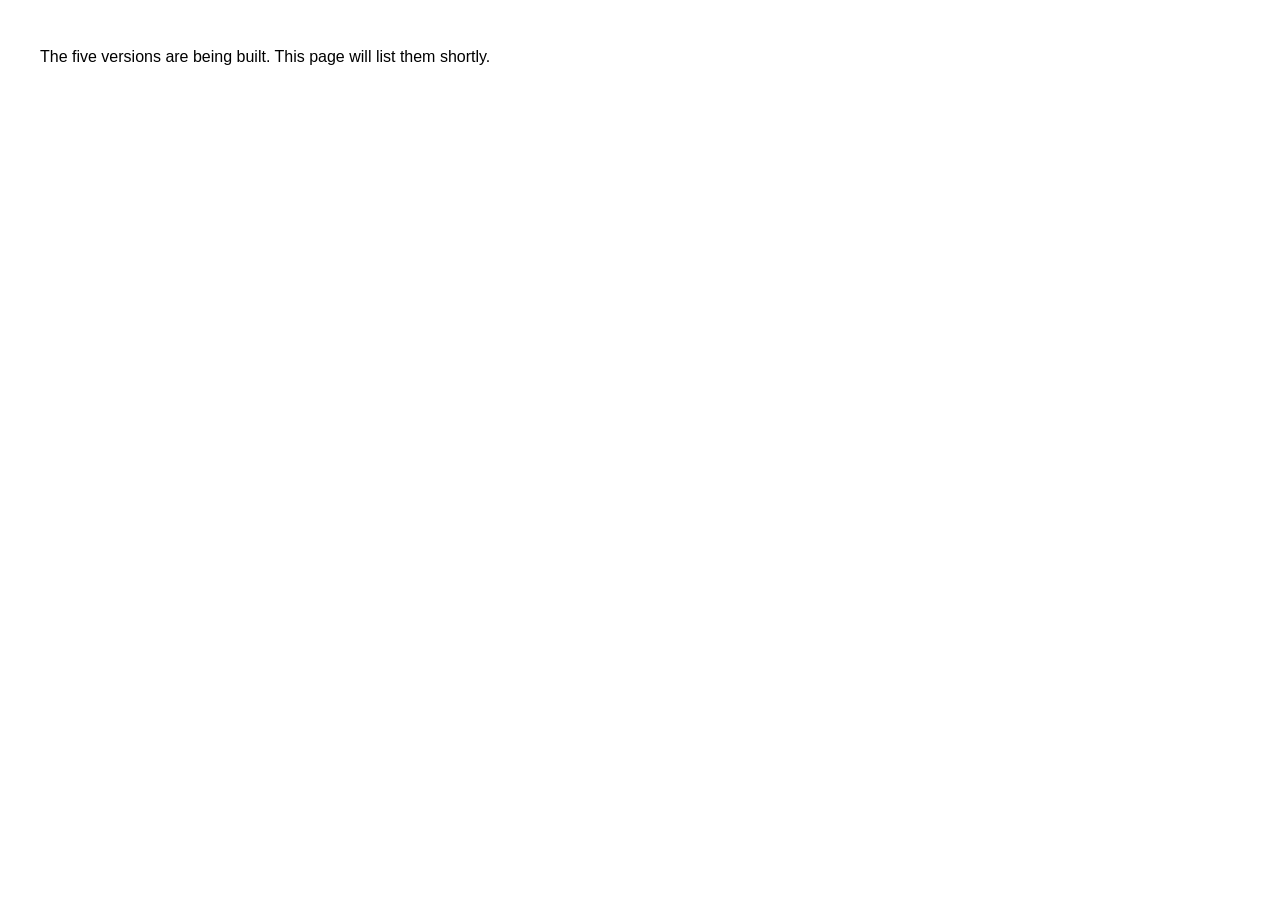
==== index.html @ 1dc79a6e "Placeholder while the versions build Co-Authored-By: Claude Opus 5.5 <noreply@anthropic.com>" ====
<!doctype html><meta charset="utf-8"><title>Which One Was Better? Versions</title><p style="font-family:sans-serif;padding:2rem">The five versions are being built. This page will list them shortly.</p>
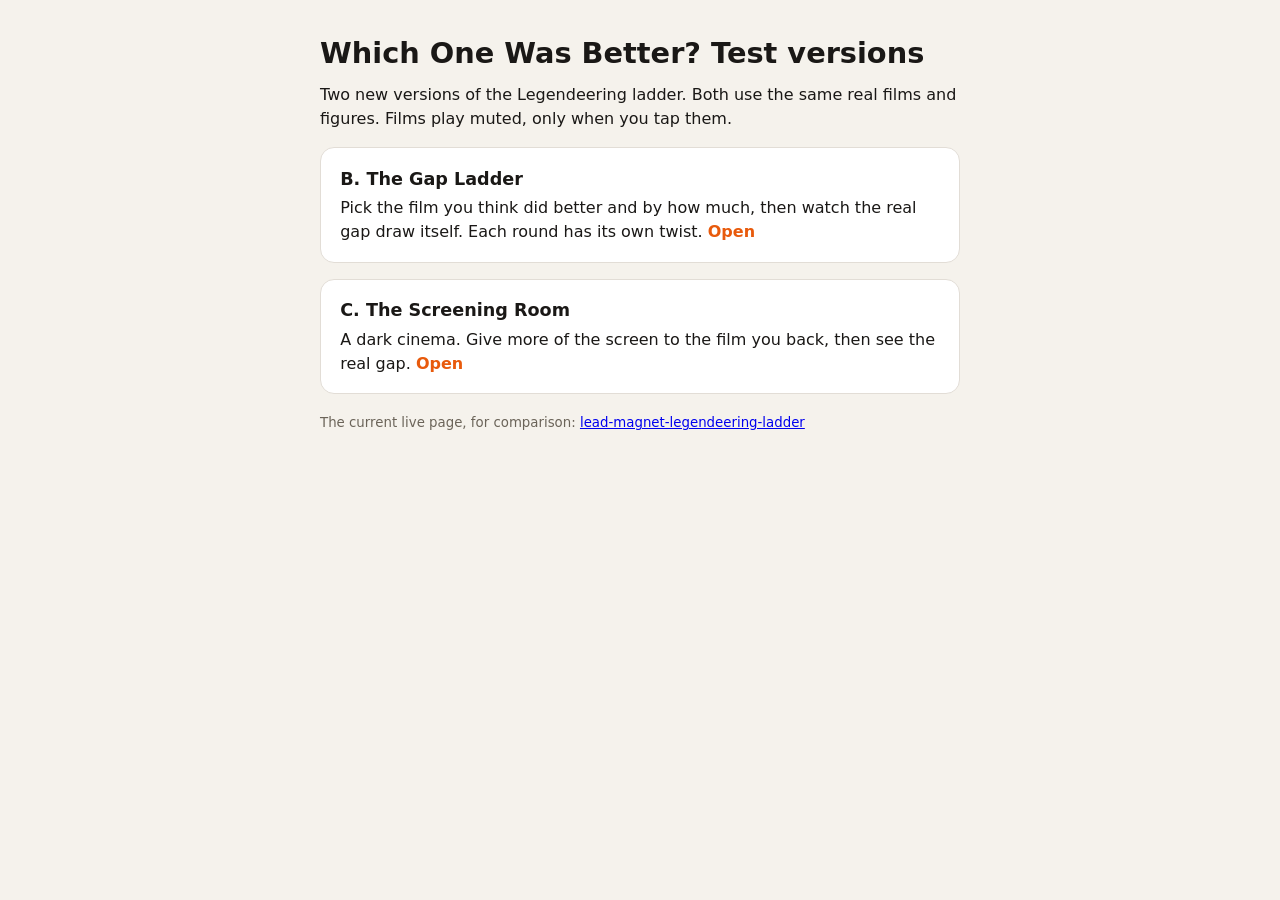
==== commit cedd1e8f: "Versions B and C of the Legendeering ladder, for testing Co-Authored-By: Claude Opus 5.5 <noreply@an" ====
--- a/index.html
+++ b/index.html
@@ -1 +1,19 @@
-<!doctype html><meta charset="utf-8"><title>Which One Was Better? Versions</title><p style="font-family:sans-serif;padding:2rem">The five versions are being built. This page will list them shortly.</p>
+<!doctype html>
+<html lang="en"><head><meta charset="utf-8"><meta name="viewport" content="width=device-width,initial-scale=1">
+<title>Which One Was Better? Test versions</title>
+<style>
+body{margin:0;background:#F5F2EC;color:#1A1816;font-family:system-ui,-apple-system,Segoe UI,sans-serif;line-height:1.5}
+main{max-width:640px;margin:0 auto;padding:2rem 1.25rem}
+h1{font-size:1.8rem;margin:0 0 .5rem}
+p{margin:.4rem 0 1rem}
+a.card{display:block;background:#fff;border:1px solid #E2DDD6;border-radius:14px;padding:1.1rem 1.2rem;margin:0 0 1rem;color:inherit;text-decoration:none}
+a.card strong{display:block;font-size:1.1rem;margin-bottom:.25rem}
+a.card span{color:#E85A0C;font-weight:600}
+small{color:#6b6459}
+</style></head><body><main>
+<h1>Which One Was Better? Test versions</h1>
+<p>Two new versions of the Legendeering ladder. Both use the same real films and figures. Films play muted, only when you tap them.</p>
+<a class="card" href="./b-gap-ladder/"><strong>B. The Gap Ladder</strong>Pick the film you think did better and by how much, then watch the real gap draw itself. Each round has its own twist. <span>Open</span></a>
+<a class="card" href="./c-screening-room/"><strong>C. The Screening Room</strong>A dark cinema. Give more of the screen to the film you back, then see the real gap. <span>Open</span></a>
+<p><small>The current live page, for comparison: <a href="https://talexmedia.github.io/lead-magnet-legendeering-ladder/">lead-magnet-legendeering-ladder</a></small></p>
+</main></body></html>
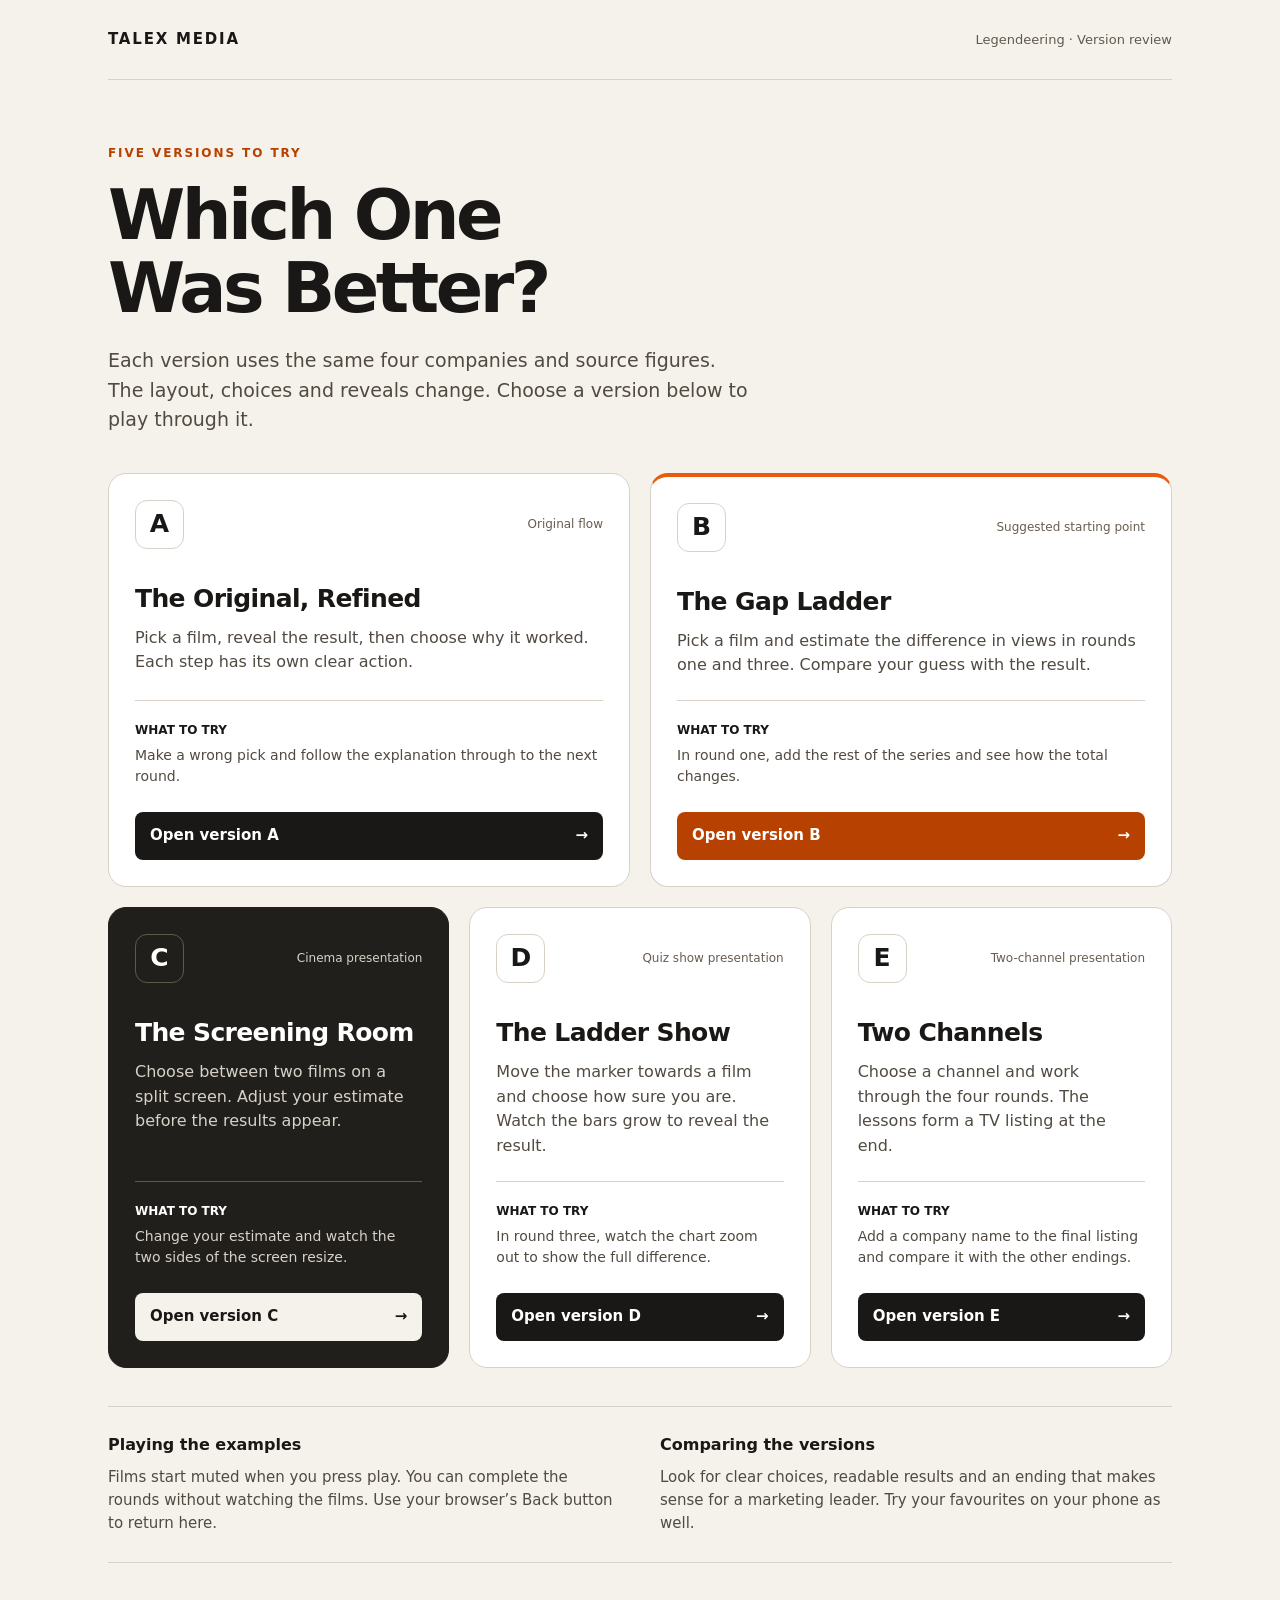
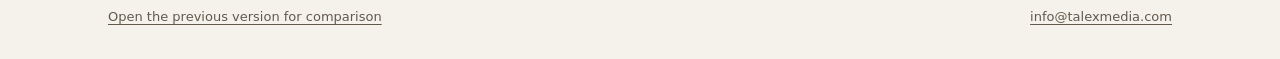
==== commit f2325c18: "Publish all five reviewed ladder versions and comparison hub" ====
--- a/index.html
+++ b/index.html
@@ -1,19 +1,31 @@
 <!doctype html>
-<html lang="en"><head><meta charset="utf-8"><meta name="viewport" content="width=device-width,initial-scale=1">
-<title>Which One Was Better? Test versions</title>
+<html lang="en">
+<head>
+<meta charset="utf-8">
+<meta name="viewport" content="width=device-width,initial-scale=1">
+<meta name="robots" content="noindex">
+<meta name="theme-color" content="#F5F2EC">
+<title>Which One Was Better? | Five versions to try</title>
 <style>
-body{margin:0;background:#F5F2EC;color:#1A1816;font-family:system-ui,-apple-system,Segoe UI,sans-serif;line-height:1.5}
-main{max-width:640px;margin:0 auto;padding:2rem 1.25rem}
-h1{font-size:1.8rem;margin:0 0 .5rem}
-p{margin:.4rem 0 1rem}
-a.card{display:block;background:#fff;border:1px solid #E2DDD6;border-radius:14px;padding:1.1rem 1.2rem;margin:0 0 1rem;color:inherit;text-decoration:none}
-a.card strong{display:block;font-size:1.1rem;margin-bottom:.25rem}
-a.card span{color:#E85A0C;font-weight:600}
-small{color:#6b6459}
-</style></head><body><main>
-<h1>Which One Was Better? Test versions</h1>
-<p>Two new versions of the Legendeering ladder. Both use the same real films and figures. Films play muted, only when you tap them.</p>
-<a class="card" href="./b-gap-ladder/"><strong>B. The Gap Ladder</strong>Pick the film you think did better and by how much, then watch the real gap draw itself. Each round has its own twist. <span>Open</span></a>
-<a class="card" href="./c-screening-room/"><strong>C. The Screening Room</strong>A dark cinema. Give more of the screen to the film you back, then see the real gap. <span>Open</span></a>
-<p><small>The current live page, for comparison: <a href="https://talexmedia.github.io/lead-magnet-legendeering-ladder/">lead-magnet-legendeering-ladder</a></small></p>
-</main></body></html>
+:root{color-scheme:light;--paper:#F5F2EC;--ink:#1A1816;--orange:#B74100;--line:#D8D1C7}
+*{box-sizing:border-box}body{margin:0;background:var(--paper);color:var(--ink);font:17px/1.55 system-ui,-apple-system,Segoe UI,sans-serif}a{color:inherit}a:focus-visible{outline:3px solid var(--orange);outline-offset:5px}.wrap{max-width:1120px;margin:auto;padding:0 28px}.top{display:flex;align-items:center;justify-content:space-between;padding-top:28px;padding-bottom:28px;border-bottom:1px solid var(--line);gap:16px}.brand{font-size:15px;letter-spacing:.12em;font-weight:800;text-decoration:none}.top span{font-size:13px;color:#62594D}.hero{padding:64px 0 38px;max-width:780px}.eyebrow{font-size:12px;letter-spacing:.16em;font-weight:800;text-transform:uppercase;color:var(--orange);margin:0 0 16px}h1{font-size:clamp(38px,6.3vw,70px);line-height:1.04;letter-spacing:-.05em;margin:0 0 22px;font-weight:800}.intro{font-size:19px;max-width:640px;margin:0;color:#514A41}.grid{display:grid;grid-template-columns:repeat(6,minmax(0,1fr));gap:20px}.card{grid-column:span 2;background:#fff;border:1px solid var(--line);border-radius:18px;padding:26px;display:flex;flex-direction:column;min-width:0}.card:nth-child(-n+2){grid-column:span 3}.cardhead{display:flex;align-items:center;justify-content:space-between;margin-bottom:36px}.letter{display:grid;place-items:center;width:49px;height:49px;border:1px solid var(--line);border-radius:12px;font-size:25px;font-weight:750}.tag{font-size:12px;color:#685D50}.card h2{font-size:25px;line-height:1.15;letter-spacing:-.025em;margin:0 0 12px}.desc{margin:0 0 22px;color:#514A41;font-size:16px}.try{font-size:14px;margin:auto 0 24px;padding-top:20px;border-top:1px solid var(--line);color:#514A41}.try strong{display:block;color:var(--ink);font-size:12px;margin-bottom:5px}.open{display:flex;align-items:center;justify-content:space-between;text-decoration:none;background:var(--ink);color:#fff;border-radius:8px;min-height:48px;padding:10px 15px;font-weight:650;font-size:15px}.open:hover{background:#39332B}.recommended{border-top:4px solid #E85A0C}.recommended .open{background:var(--orange)}.dark{background:#211F1C;color:#fff;border-color:#211F1C}.dark .desc,.dark .try,.dark .tag{color:#D8D1C7}.dark .try strong{color:#fff}.dark .letter,.dark .try{border-color:#61584D}.dark .open{background:#F5F2EC;color:#1A1816}.notes{display:grid;grid-template-columns:1fr 1fr;gap:40px;margin:38px 0 44px;padding:26px 0;border-top:1px solid var(--line);border-bottom:1px solid var(--line)}.notes h2{font-size:16px;margin:0 0 8px}.notes p{font-size:15px;margin:0;color:#514A41}.foot{display:flex;flex-wrap:wrap;justify-content:space-between;gap:16px;font-size:13px;padding-bottom:32px;color:#62594D}.foot a{text-underline-offset:3px}@media(max-width:850px){.card{grid-column:span 3}.card:last-child{grid-column:span 6}.hero{padding-top:42px}}@media(max-width:540px){.wrap{padding-left:20px;padding-right:20px}.top{padding-top:21px;padding-bottom:21px}.top span{max-width:125px;text-align:right}.hero{padding:36px 0 28px}.intro{font-size:17px}.grid{display:block}.card{margin-bottom:16px;padding:23px}.cardhead{margin-bottom:24px}.notes{grid-template-columns:1fr;gap:22px;margin-top:28px}.tag{font-size:11px}}
+</style>
+</head>
+<body>
+<div class="wrap">
+<header class="top"><a class="brand" href="https://www.talexmedia.com">TALEX MEDIA</a><span>Legendeering · Version review</span></header>
+<main>
+<section class="hero"><p class="eyebrow">Five versions to try</p><h1>Which One<br>Was Better?</h1><p class="intro">Each version uses the same four companies and source figures. The layout, choices and reveals change. Choose a version below to play through it.</p></section>
+<section class="grid" aria-label="Playable versions">
+<article class="card"><div class="cardhead"><span class="letter">A</span><span class="tag">Original flow</span></div><h2>The Original, Refined</h2><p class="desc">Pick a film, reveal the result, then choose why it worked. Each step has its own clear action.</p><p class="try"><strong>WHAT TO TRY</strong>Make a wrong pick and follow the explanation through to the next round.</p><a class="open" href="./a-refined/">Open version A <span aria-hidden="true">→</span></a></article>
+<article class="card recommended"><div class="cardhead"><span class="letter">B</span><span class="tag">Suggested starting point</span></div><h2>The Gap Ladder</h2><p class="desc">Pick a film and estimate the difference in views in rounds one and three. Compare your guess with the result.</p><p class="try"><strong>WHAT TO TRY</strong>In round one, add the rest of the series and see how the total changes.</p><a class="open" href="./b-gap-ladder/">Open version B <span aria-hidden="true">→</span></a></article>
+<article class="card dark"><div class="cardhead"><span class="letter">C</span><span class="tag">Cinema presentation</span></div><h2>The Screening Room</h2><p class="desc">Choose between two films on a split screen. Adjust your estimate before the results appear.</p><p class="try"><strong>WHAT TO TRY</strong>Change your estimate and watch the two sides of the screen resize.</p><a class="open" href="./c-screening-room/">Open version C <span aria-hidden="true">→</span></a></article>
+<article class="card"><div class="cardhead"><span class="letter">D</span><span class="tag">Quiz show presentation</span></div><h2>The Ladder Show</h2><p class="desc">Move the marker towards a film and choose how sure you are. Watch the bars grow to reveal the result.</p><p class="try"><strong>WHAT TO TRY</strong>In round three, watch the chart zoom out to show the full difference.</p><a class="open" href="./d-game-show/">Open version D <span aria-hidden="true">→</span></a></article>
+<article class="card"><div class="cardhead"><span class="letter">E</span><span class="tag">Two-channel presentation</span></div><h2>Two Channels</h2><p class="desc">Choose a channel and work through the four rounds. The lessons form a TV listing at the end.</p><p class="try"><strong>WHAT TO TRY</strong>Add a company name to the final listing and compare it with the other endings.</p><a class="open" href="./e-two-channels/">Open version E <span aria-hidden="true">→</span></a></article>
+</section>
+<aside class="notes"><div><h2>Playing the examples</h2><p>Films start muted when you press play. You can complete the rounds without watching the films. Use your browser’s Back button to return here.</p></div><div><h2>Comparing the versions</h2><p>Look for clear choices, readable results and an ending that makes sense for a marketing leader. Try your favourites on your phone as well.</p></div></aside>
+</main>
+<footer class="foot"><a href="https://talexmedia.github.io/lead-magnet-legendeering-ladder/">Open the previous version for comparison</a><a href="mailto:info@talexmedia.com">info@talexmedia.com</a></footer>
+</div>
+</body>
+</html>
